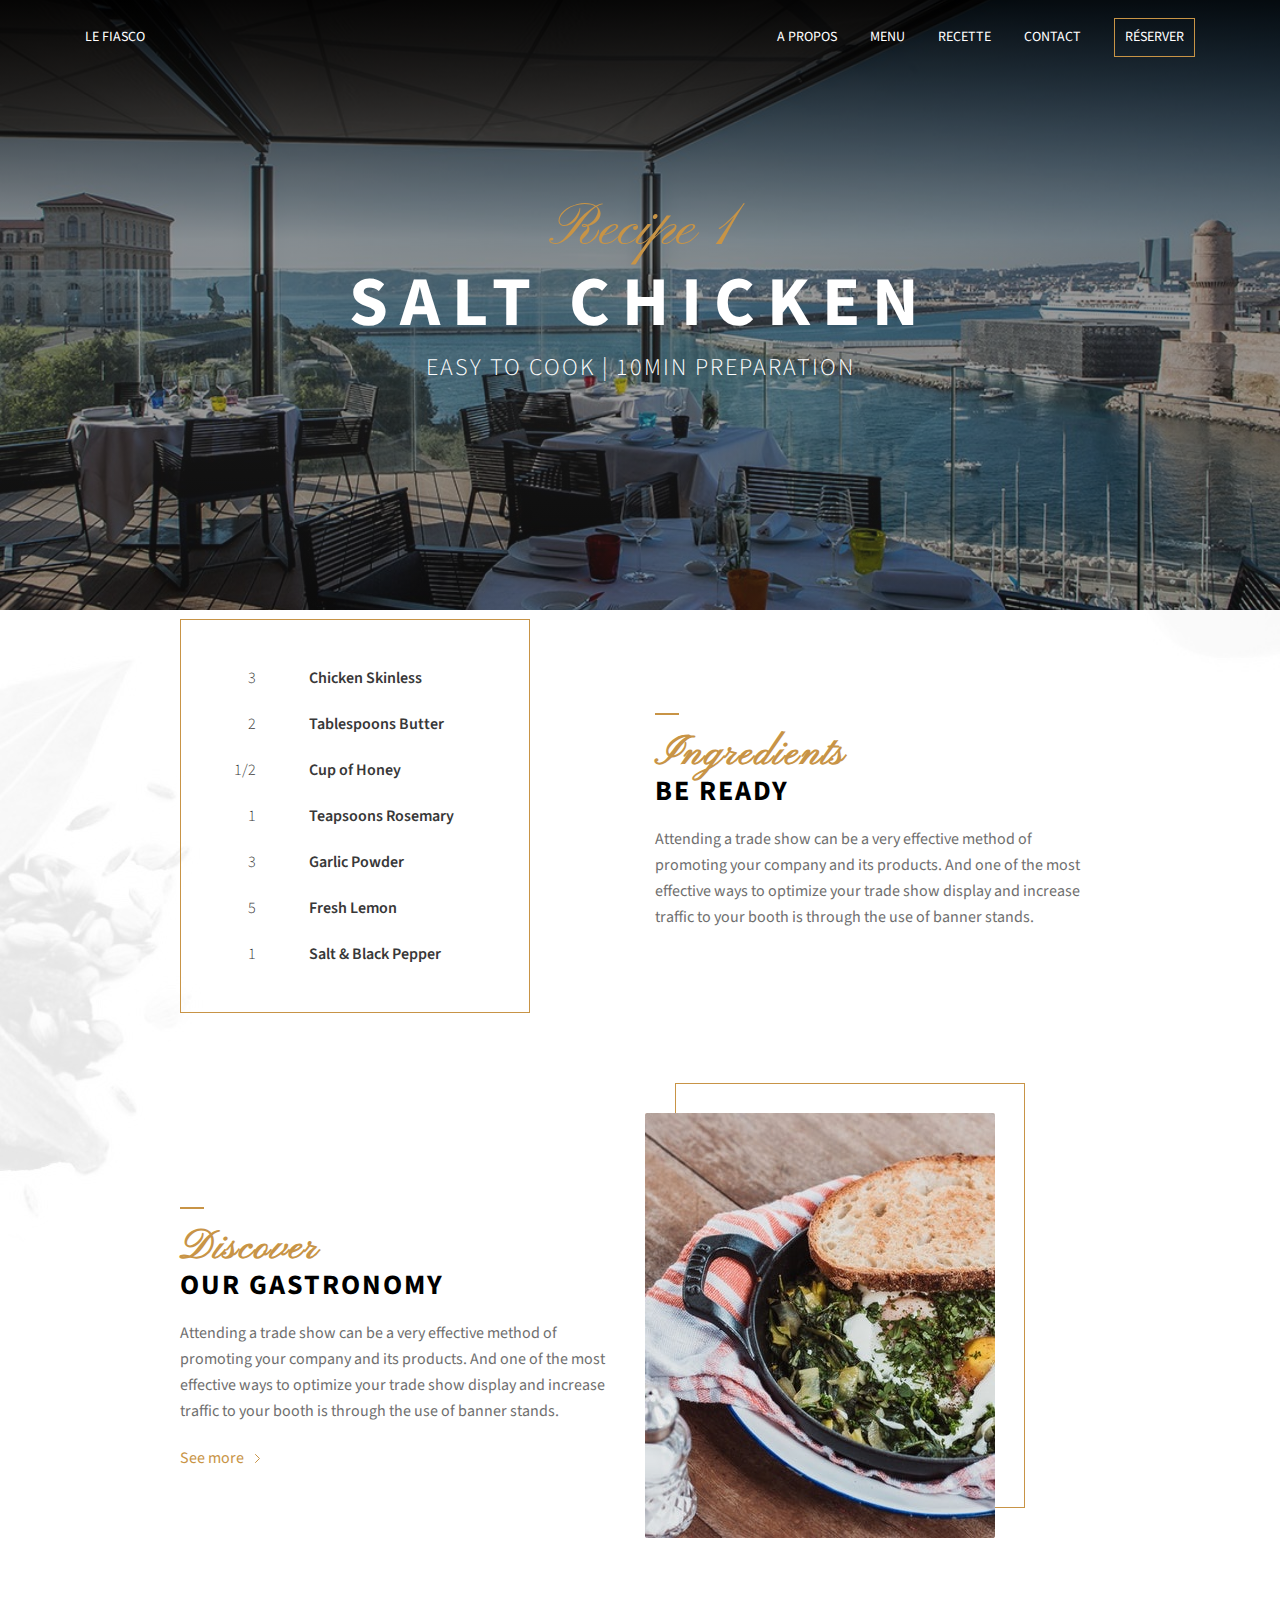
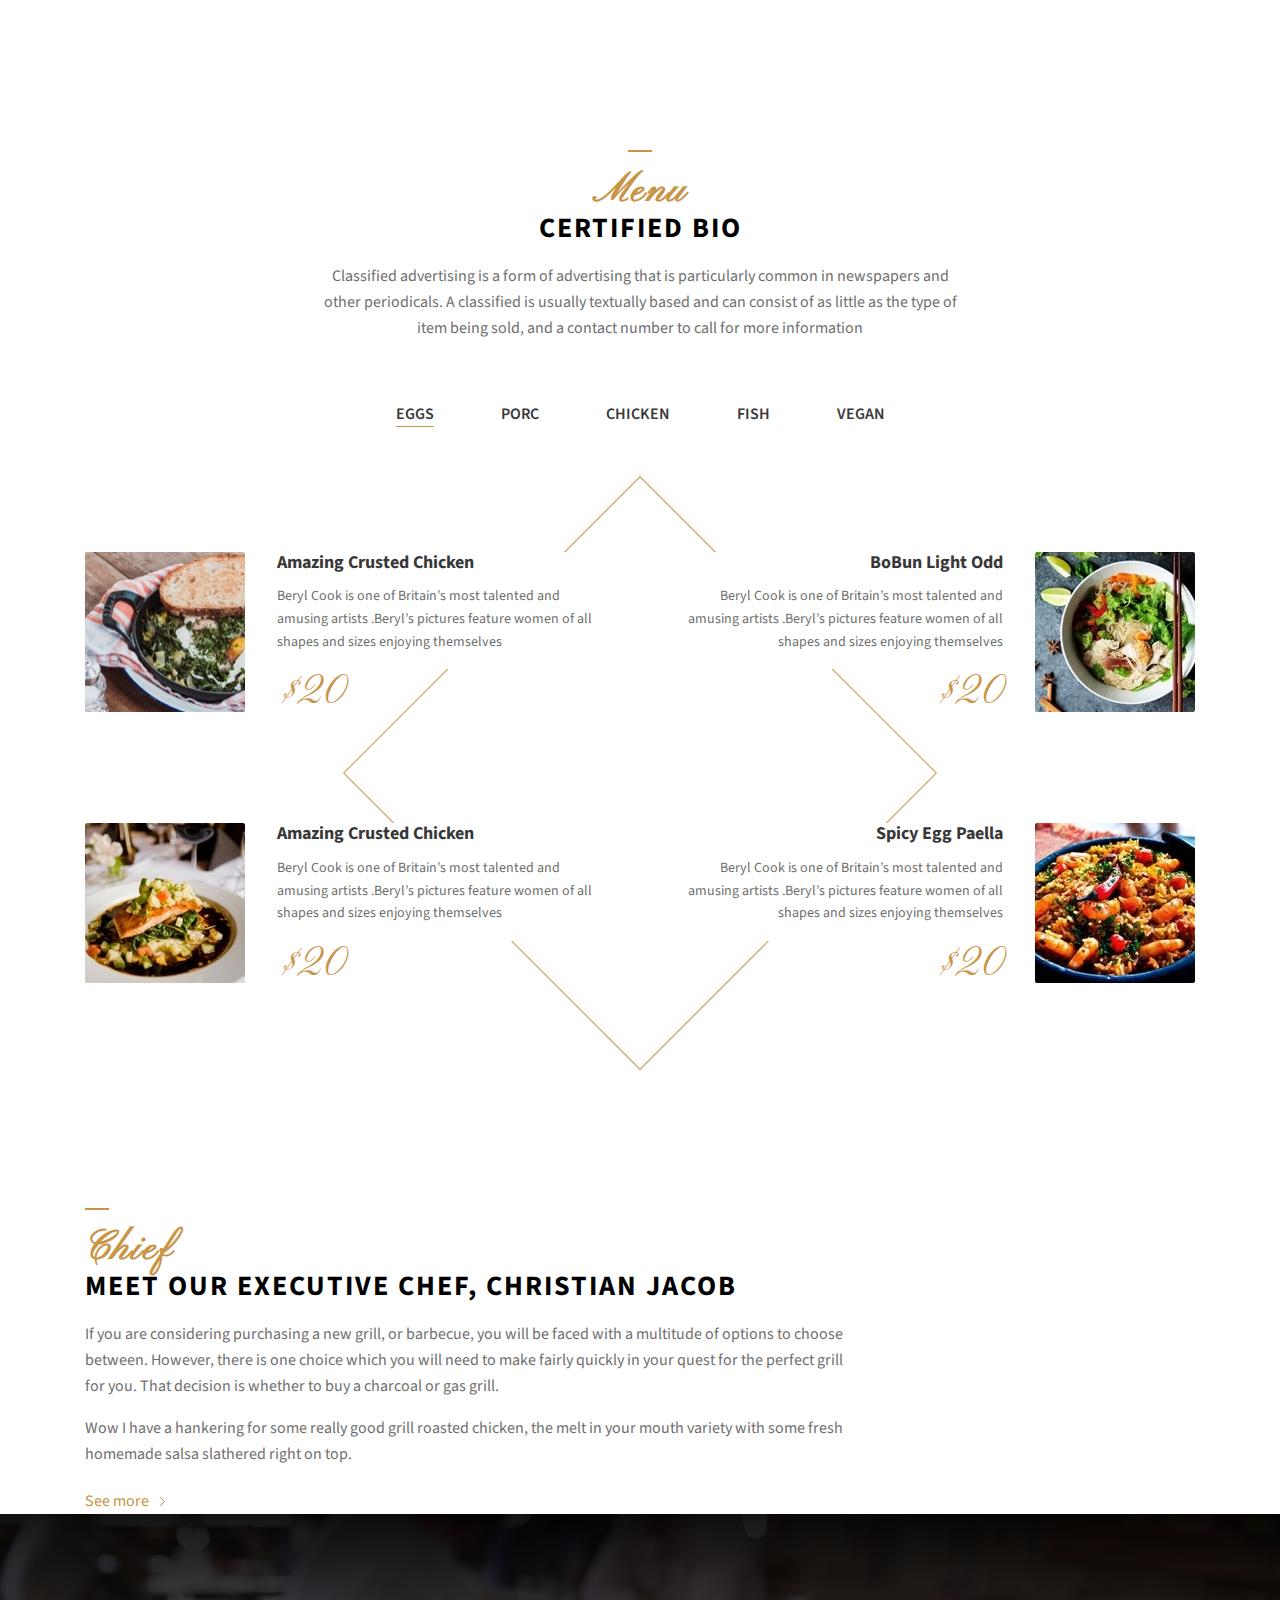
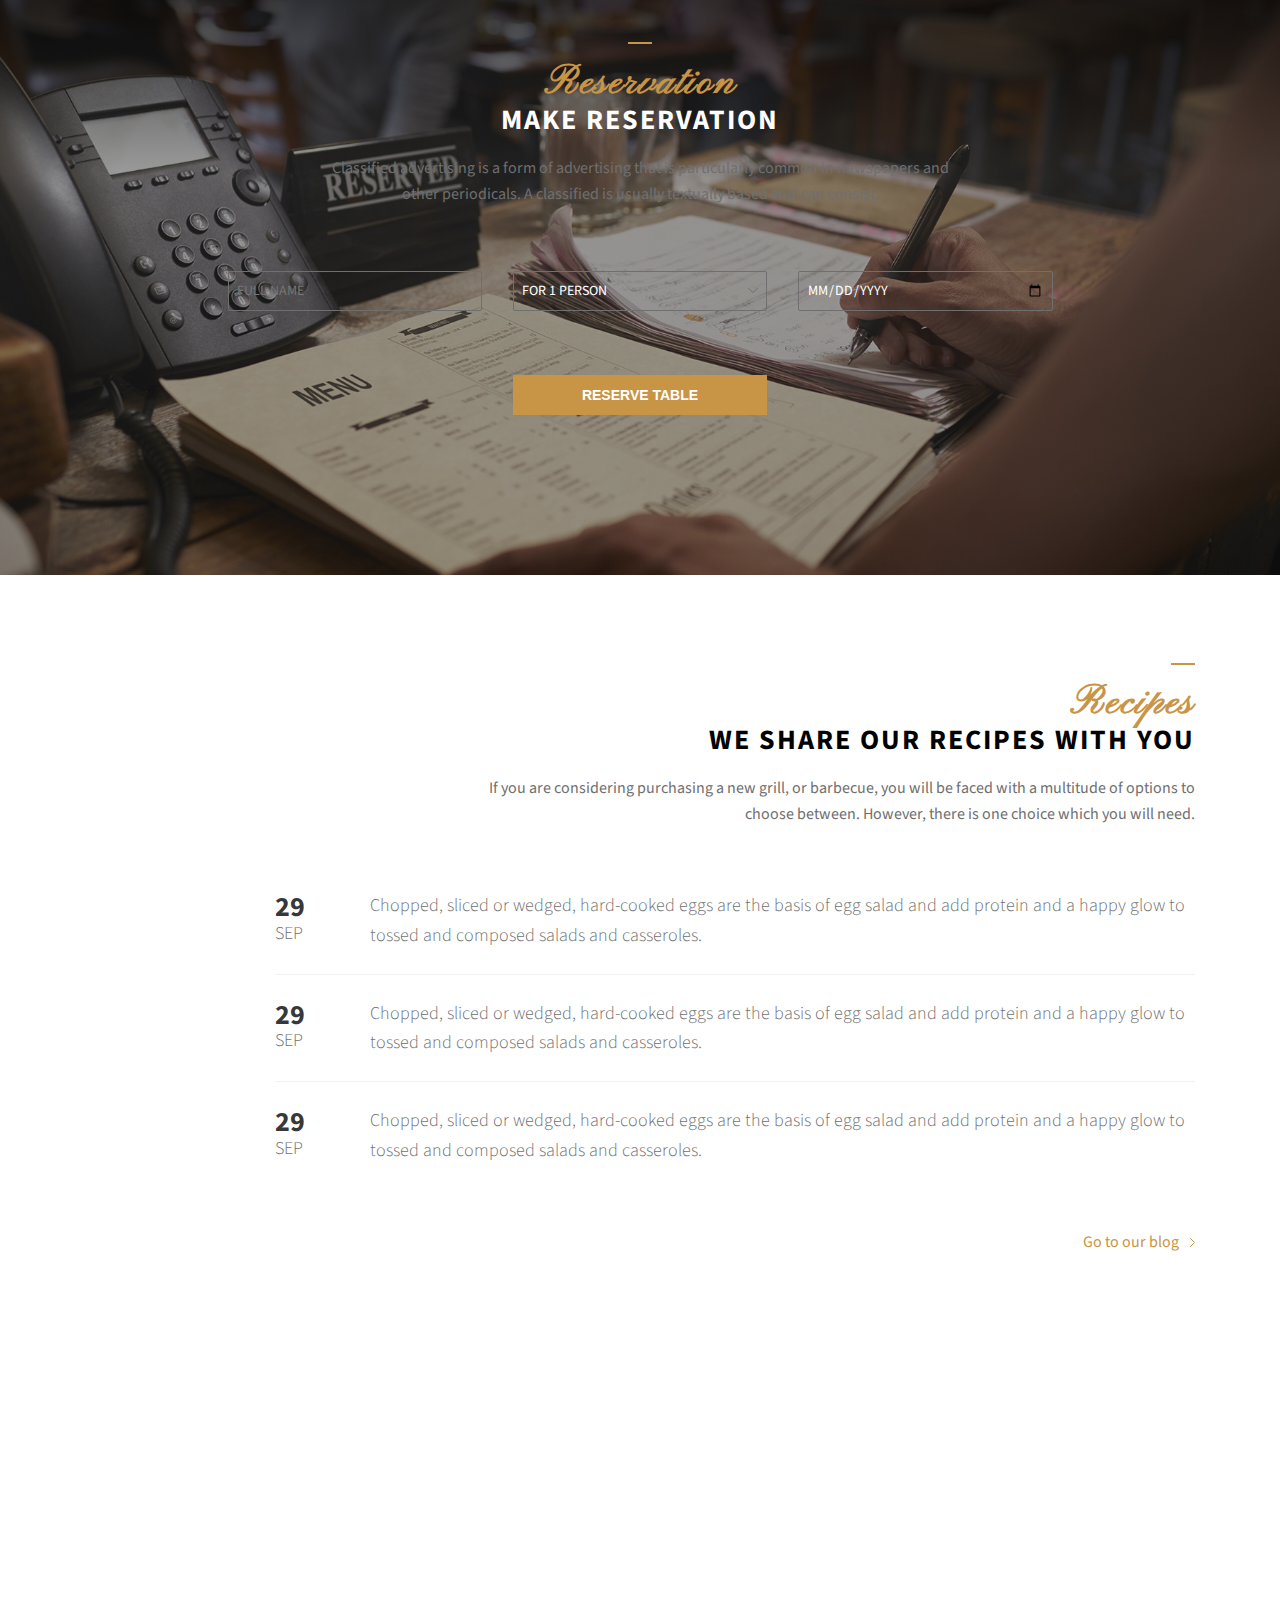
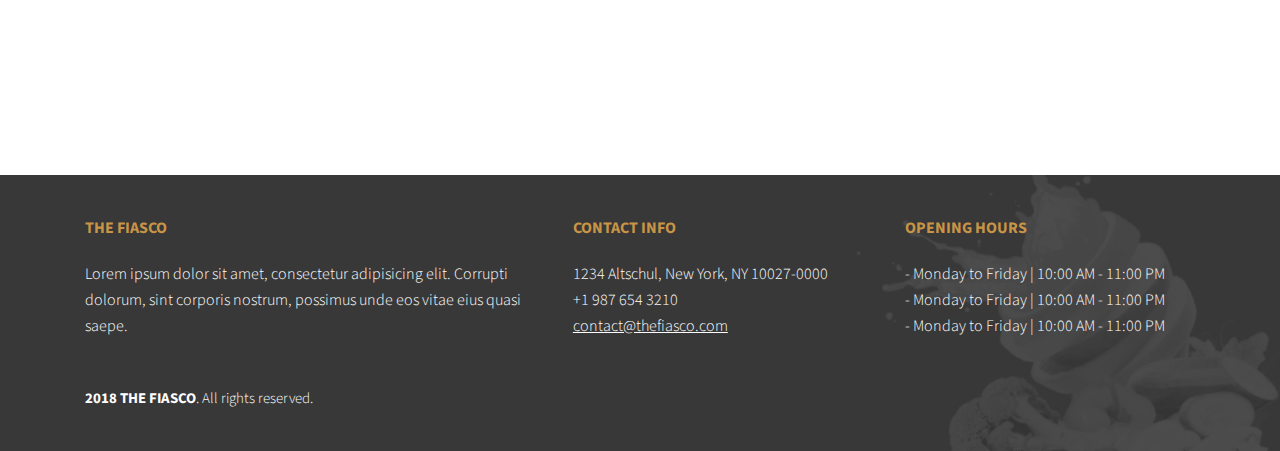
==== recipe1.html @ 84fc97b4 "BigCommit" ====
<!DOCTYPE html>
<html lang="en">
<head>
    <meta charset="UTF-8">
    <meta name="viewport" content="width=device-width, initial-scale=1.0">
    <meta http-equiv="X-UA-Compatible" content="ie=edge">
    <title>Recette 1</title>
    <link href="https://fonts.googleapis.com/css?family=Pinyon+Script|Source+Sans+Pro:300,400,600,700" rel="stylesheet">
    <link rel="stylesheet" href="screen.css"> 
</head>
<body>
    <header class="header">
        <div class="topbar">
            <div class="logo">
                <a href="/index.html">Le Fiasco</a>
            </div>
            <nav class="menu">
                <a href="/about.html" class="menu-item">A propos</a>
                <a href="/menu.html" class="menu-item">Menu</a>
                <a href="/recipes.html" class="menu-item">Recette</a>
                <a href="/contact.html" class="menu-item">Contact</a>
                <a href="/reserver.html" class="menu-item menu-button">Réserver</a>
            </nav>
        </div>
        <div class="baseline">
            <span class="baseline-welcome">Recipe 1</span> 
            <strong class="baseline-name">SALT CHICKEN</strong> 
            <span class="baseline-slogan">EASY TO COOK | 10MIN PREPARATION</span>
        </div>
    </header>
    <section class="home-section">
        <div class="container-small">
            <div class="block block-left">
                <div class="block-ingredients">
                    <ul>
                       <li><span>3</span> Chicken Skinless</li>
                       <li><span>2</span> Tablespoons Butter</li>
                       <li><span>1/2</span> Cup of Honey</li>
                       <li><span>1</span> Teapsoons Rosemary</li>
                       <li><span>3</span> Garlic Powder</li>
                       <li><span>5</span> Fresh Lemon</li>
                       <li><span>1</span> Salt & Black Pepper</li>
                    </ul>
                </div>
                <div class="block-body">
                    <h2 class="title"><span>Ingredients</span> be ready</h2>
                    <p>
                        Attending a trade show can be a very effective method of promoting your company and its products. And one of the most effective ways to optimize your trade show display and increase traffic to your booth is through the use of banner stands.                     </p>
                </div>
            </div>
            <div class="block block-right">
                <div class="block block-right">
                    <div class="block-img">
                        <img src="img/crusted-chicken.jpg" alt="">
                    </div>
                    <div class="block-body">
                        <h2 class="title"><span>Discover</span> our gastronomy</h2>
                        <p>
                            Attending a trade show can be a very effective method of promoting your company and its products. And one of the most effective ways to optimize your trade show display and increase traffic to your booth is through the use of banner stands. 
                        </p>
                        <div class="more">
                            <a href="recipe.html">See more</a>
                        </div>
                    </div>
                </div>
            </div>
            <div class="block block-centered block-last">
                <div class="block-body">
                    <h2 class="title"><span>Menu</span> certified bio</h2>
                    <p>
                        Classified advertising is a form of advertising that is particularly common in newspapers and other periodicals. A classified is usually textually based and can consist of as little as the type of item being sold, and a contact number to call for more information                    
                    </p>
                </div>
            </div>
            <nav class="ingredients-menu">
                <a href="#" class="active">Eggs</a>
                <a href="#">Porc</a>
                <a href="#">Chicken</a>
                <a href="#">Fish</a>
                <a href="#">Vegan</a>
            </nav>
        </div>
        <div class="container">
            <div class="menu-summary" id="menu">
                <div class="menu-summary-item">
                    <img src="img/crusted-chicken-square.jpg" alt="" class="menu-summary-img">
                    <h3 class="menu-summary-title">Amazing Crusted Chicken</h3>
                    <p>Beryl Cook is one of Britain’s most talented and amusing artists .Beryl’s pictures feature women of all shapes and sizes enjoying themselves </p>
                    <div class="menu-summary-price">$20</div>
                </div>
                <div class="menu-summary-item">
                    <img src="img/bobun-light-square.jpg" alt="" class="menu-summary-img">
                    <h3 class="menu-summary-title">BoBun Light Odd</h3>
                    <p>Beryl Cook is one of Britain’s most talented and amusing artists .Beryl’s pictures feature women of all shapes and sizes enjoying themselves </p>
                    <div class="menu-summary-price">$20</div>
                </div>
                <div class="menu-summary-item">
                    <img src="img/poisson-square.jpg" alt="" class="menu-summary-img">
                    <h3 class="menu-summary-title">Amazing Crusted Chicken</h3>
                    <p>Beryl Cook is one of Britain’s most talented and amusing artists .Beryl’s pictures feature women of all shapes and sizes enjoying themselves </p>
                    <div class="menu-summary-price">$20</div>
                </div>
                <div class="menu-summary-item">
                    <img src="img/paella-square.jpg" alt="" class="menu-summary-img">
                    <h3 class="menu-summary-title">Spicy Egg Paella</h3>
                    <p>Beryl Cook is one of Britain’s most talented and amusing artists .Beryl’s pictures feature women of all shapes and sizes enjoying themselves </p>
                    <div class="menu-summary-price">$20</div>
                </div>
            </div>
            <div class="block block-chief">
                <div class="block-img">
                    <img src="img/chief.jpg" alt="">
                </div>
                <div class="block-body">
                    <h2 class="title"><span>Chief</span> MEET OUR EXECUTIVE CHEF, CHRISTIAN JACOB</h2>
                    <p>
                        If you are considering purchasing a new grill, or barbecue, you will be faced with a multitude of options to choose between. However, there is one choice which you will need to make fairly quickly in your quest for the perfect grill for you. That decision is whether to buy a charcoal or gas grill.
                    </p>
                    <p>
                        Wow I have a hankering for some really good grill roasted chicken, the melt in your mouth variety with some fresh homemade salsa slathered right on top.
                    </p>
                    <div class="more">
                        <a href="recipe.html">See more</a>
                    </div>
                </div>
            </div>
        </div>
    </section>

    <section class="reservation" id="reservation">
        <div class="container">
            <div class="block block-centered block-last">
                <div class="block-body">
                    <h2 class="title"><span>Reservation</span> Make reservation</h2>
                    <p>
                        Classified advertising is a form of advertising that is particularly common in newspapers and other periodicals. A classified is usually textually based and can consist.                    
                    </p>
                    <form action="#" class="reservation-form">
                        <div class="reservation-form-row">
                            <input type="text" name="fullname" placeholder="Full name">
                            <select name="persons">
                                <option value="1">For 1 person</option>
                                <option value="2">For 2 person</option>
                                <option value="3">For 3 person</option>
                                <option value="4">For 4 person</option>
                            </select>
                            <input type="date" name="date">
                        </div>
                        <button class="button">Reserve Table</button>
                    </form>
                </div>
            </div>
        </div>
    </section>

    <section class="recipes" id="recipes">
        <div class="container">
            <h2 class="title">
                <span>Recipes</span>
                WE SHARE OUR RECIPES WITH YOU
            </h2>
            <p>
                    If you are considering purchasing a new grill, or barbecue, you will be faced with a multitude of options to choose between. However, there is one choice which you will need.
            </p>
            <div class="recipes-list">
                <div class="recipes-list-item">
                    <div class="recipes-date">
                        <strong>29</strong> SEP
                    </div>
                    <p>
                        <a href="recipe1.html">
                            Chopped, sliced or wedged, hard-cooked eggs are the basis of egg salad and add protein and a happy glow to tossed and composed salads and casseroles.
                        </a>
                    </p>
                </div>
                <div class="recipes-list-item">
                    <div class="recipes-date">
                        <strong>29</strong> SEP
                    </div>
                    <p>
                            Chopped, sliced or wedged, hard-cooked eggs are the basis of egg salad and add protein and a happy glow to tossed and composed salads and casseroles.
                    </p>
                </div>
                <div class="recipes-list-item">
                    <div class="recipes-date">
                        <strong>29</strong> SEP
                    </div>
                    <p>
                            Chopped, sliced or wedged, hard-cooked eggs are the basis of egg salad and add protein and a happy glow to tossed and composed salads and casseroles.
                    </p>
                </div>
            </div>
            <div class="more">
                <a href="#">Go to our blog</a>
            </div>
        </div>
    </section>
    <div class="map" id="map"></div>

    <footer class="footer" id="footer">
        <div class="container">
            <div class="footer-columns">
                <div class="footer-column">
                    <div class="footer-title">The fiasco</div>
                    <p>
                            Lorem ipsum dolor sit amet, consectetur adipisicing elit. Corrupti dolorum, sint corporis nostrum, possimus unde eos vitae eius quasi saepe.
                    </p> 
                </div>
                <div class="footer-column">
                    <div class="footer-title">Contact info</div>
                    <p>
                        1234 Altschul, New York, NY 10027-0000<br>
                        +1 987 654 3210<br>
                        <a href="mailto:contact@thefiasco.com">contact@thefiasco.com</a>
                    </p>
                </div>
                <div class="footer-column">
                    <div class="footer-title">Opening hours</div>
                    <ul>
                        <li>Monday to Friday | 10:00 AM - 11:00 PM</li>
                        <li>Monday to Friday | 10:00 AM - 11:00 PM</li>
                        <li>Monday to Friday | 10:00 AM - 11:00 PM</li>
                    </ul>
                </div>
            </div>
            <div class="footer-credits">
                <span>2018 THE FIASCO</span>. All rights reserved.
            </div>
        </div>
    </footer>


</body>
</html>
---- screen.css ----
*, *::before, *::after {
    box-sizing: border-box;
}

html {
    font-size: 16px;
}

body {
    font-family: 'Source Sans Pro', sans-serif;
    line-height: 1.625;
    margin: 0;
    color: #6F6F6F;
}

a {
    color: inherit;
    text-decoration: none;
    transition: color .3s;
}

.grey-text{
    color:rgb(214, 212, 212)
}

img {
    max-width: 100%;
    height: auto;
}

.header {
    background: 
        linear-gradient(180deg, rgba(0, 0, 0, 0.92), rgba(54, 54, 54, 0.5) 39.24%, rgba(28, 28, 28, 0.4)), 
        url(img/vue.jpg) center center / cover no-repeat;
    color: #FFF;
}

.topbar {
    padding: 18px 20px;
    font-size: .875rem;
    text-transform: uppercase;
    text-align: center;
}

.menu-item:hover {
    color: #C89446;
}

.logo {
    margin-bottom: 15px;
}

.menu-item {
    display: inline-block;
    margin: 0 15px;
}

.baseline {
    padding: 50px 0 70px 0;
    text-align:center;
    line-height: 1;
}

.baseline-welcome {
    font-family: 'Pinyon Script', serif;
    color: #C89446;
    display: block;
    font-size: 2.2rem;
}

.baseline-name {
    display: block;
    font-size: 2.5rem;
    font-weight: 700;
    letter-spacing: 5px;
    padding-bottom: 10px;
    text-transform: uppercase;
}

.baseline-slogan {
    font-size: 1rem;
    font-weight: 300;
    display: block;
    text-transform: uppercase;
    letter-spacing: 2px;
}

.menu-button {
    border: solid 1px #C89446; 
    padding: 7px 10px;
    transition-property: color, background-color;
    margin-top: 5px;
}

.menu-button:hover {
    background: #C89446;
    color: #FFF;
}

.home-section {
    padding-top: 9px;
}

.container-small {
    margin: 0 auto;
    padding: 0 20px;
    max-width: 960px;
}

.container {
    margin: 0 auto;
    padding: 0 20px;
    max-width: 1150px;
}

.block {
    margin-bottom: 50px;
}

.title {
    font-size: 1.75rem;
    line-height: 1.1;
    letter-spacing: 2px;
    color: #000;
    font-weight: bold;
    text-transform: uppercase;
    margin: 1rem 0 0 0;
}

.title span {
    font-family: 'Pinyon Script', serif;
    color: #C89446;
    font-size: 2.5rem;
    display:block;
    text-transform: none;
}

.title::before {
    content: '';
    display: inline-block;
    width: 24px;
    height: 2px;
    background: #C89446;
    margin-bottom: .5rem;
}

.more {
    color: #C89446;
}

.more a:hover {
    text-decoration: underline;
}

.more a::after {
    content: '';
    display: inline-block;
    width: 5px;
    height: 9px;
    margin-left: .7em;
    background: url(img/arrow-right.svg) center center no-repeat;
    transition: transform .3s;
}

.more a:hover::after {
    transform: translateX(3px);
}

.block-img {
    max-width: 350px;
    margin: 0 auto;
    border: solid 1px #C89446;
}

.block-img img {
    display: block;
}

.block-img img {
    position: relative;
    z-index: 1;
}

.block-centered {
    text-align: center;
}

.block-centered .block-body {
    max-width: 640px;
    margin-left: auto;
    margin-right: auto;
}

.ingredients-menu {
    margin: 40px 0;
    font-weight: 600;
    color: #383838;
    text-align: center;
    font-weight: 600;
    text-transform: uppercase;
}

.ingredients-menu a {
    display: inline-block;
    margin: 0 5px;
    position: relative;
}

.ingredients-menu a::after {
    content: '';
    display: block;
    position: absolute;
    bottom: 5px;
    left: 0;
    right: 0;
    height: 1px;
    opacity: 0;
    background: #C89446;
    transition: .3s;
}

.ingredients-menu .active::after, .ingredients-menu a:hover::after {
    bottom: 0;
    opacity: 1;
}

.menu-summary-item {
    position: relative;
    padding-left: 120px;
    margin-bottom: 30px;
}

.menu-summary-img {
    position: absolute;
    top: 0;
    left: 0;
    width: 100px;
}

.menu-summary-title {
    font-size: 1.125rem;
    color: #383838;
    font-weight: bold;
    padding-bottom: 0.75rem;
    margin-bottom: 0;
}

.menu-summary p {
    margin: 0;
    padding-bottom: 1rem;
    font-size: 0.875rem;
}

.menu-summary-price {
    font-family: 'Pinyon Script', serif;
    color: #C89446;
    font-size: 2.5rem;
    line-height: 1;
}

.reservation {
    background: 
        linear-gradient(180deg, rgba(0, 0, 0, 0.92), rgba(54, 54, 54, 0.5) 39.24%, rgba(28, 28, 28, 0.4)), 
        url(img/reservation.jpg) center center / cover no-repeat;
    color: rgba(255, 255, 255, );
    padding: 50px 0;
}

.reservation .title {
    color: #FFF;
}

.reservation input, .reservation select {
    padding: 0 0.5rem;
    width: 100%;
    margin-bottom: 15px;
    border: solid 1px #6F6F6F;
    background: transparent;
    text-transform: uppercase;
    height: 40px;
    font-size: 0.875rem;
    color: #FFF;
    font-family: 'Source Sans Pro', serif;
    transition: background-color .3s, border-color .3s;
    -moz-appearance: none;
    -webkit-appearance: none;
    appearance: none;
    border-radius: 2px;
}

.reservation select {
    background: no-repeat right 0.5rem center url(img/select.svg);
}

.reservation input:focus, .reservation select:focus{
    background-color: rgba(255,255,255, .1);
    border-color: #C89446;
}

.reservation .button {
    width: 100%;
}

.button {
    font-weight: 600;
    font-size: 0.875rem;
    color: #FFF;
    background: #C89446;
    border: none;
    border: solid 1px transparent;
    padding: 11px 1rem;
    text-transform: uppercase;
    cursor: pointer;
    transition: .3s;
}

.button:hover {
    border: solid 1px #C89446;
    background: transparent;
}

.reservation p {
    max-width: 625px;
    margin-left: auto;
    margin-right: auto;
}

.reservation .block-centered .block-body {
    max-width: 825px;
}

select option {
    color: #000;
}

.recipes {
    padding: 50px 0;
    background: no-repeat top left / 80vw auto url(img/news-bg.jpg);
}

.recipes .more {
    display: block;
    text-align: right;
    margin-top: 60px;
}

.recipes-list {
    font-weight: 300;
    font-size: 1.125rem;
}

.recipes-list strong {
    color: #383838;
    font-weight: bold;
}

.recipes-date strong {
    font-size: 1.75rem;
    line-height: 1.2;
    display: block;
}

.recipes-list-item {
    border-bottom: solid 1px #F2F2F2;
    margin-top: 1em;
    padding-bottom: 1em;
}

.recipes-list-item:last-child {
    border-bottom: 0;
}

.recipes-list {
    max-width: 920px;
    margin-left: auto;
}

.recipes-list-item {
    display: flex;
}

.recipes-list-item p {
    margin: 0;
}

.recipes-date {
    width: 60px;
    flex: none;
    line-height: 1;
}

.map {
    width: 100%;
    height: 460px;
}

.footer {
    background: #383838 bottom right no-repeat;
    font-weight: 300;
    color: #FFF;
    padding: 40px 0;
}

.footer-title {
    color: #C89446;
    font-weight: bold;
    text-transform: uppercase; 
    margin-bottom: 1.25em; 
}

.footer-column {
    margin-bottom: 2rem;
}

.block-ingredients {
    border: solid 1px #C89446;
    padding: 35px 20px;
    font-weight: 600;
    color: #383838;
}

.block-ingredients ul {
    padding: 0;
    margin: 0;
    list-style: none;
}

.block-ingredients li {
    padding: 5px 0;
}

.block-ingredients span {
    width: 35px;
    text-align: right;
    display: inline-block;
    margin-right: 20px;
    font-weight: 300;
}

.section-overflow {
    padding: 20px 0;
}

.block-video {
    text-align: center;
    position: relative;
    background: #383838;
    display: block;
    max-width: 540px;
    margin-left: auto;
    margin-right: auto;
}

.block-video img {
    box-shadow: 0 0 30px rgba(128, 128, 128, 0.5);
    opacity: .6;
    transition: opacity .3s;
    display: block;
}

.block-video::after {
    content: '';
    background: url(img/play.png) center center no-repeat;
    position: absolute;
    width: 62px;
    height: 62px;
    top: calc(50% - 31px);
    left: calc(50% - 31px);
    transition: transform .3s;
}

.block-video:hover::after {
    transform: scale(1.2);
}

.block-video:hover img {
    opacity: .8;
}

.recipes-mosaic p {
    margin-top: 0;
    margin-bottom: 0.5rem;
}

.recipes-mosaic .more {
    margin-top: 0.5rem;
}

.pagination {
    list-style: none;
    margin: 30px 0;
    padding: 0;
    list-style: none;
    text-align: center;
}

.pagination li {
    display: inline-block;
}

.pagination a {
    border: 1px solid #C89446;
    display: inline-block;
    width: 7px;
    height: 7px;
    border-radius: 7px;
    overflow: hidden;
    text-indent: -3000px;
    transition: background-color .3s;
    margin: 0 10px;
}

.pagination a.active, .pagination a:hover {
    background: #C89446;
}

.block-ingredients {
    border: solid 1px #C89446;
    padding: 35px 20px;
}

.block-ingredients ul {
    padding: 0;
    margin: 0;
    list-style: none;
}

.block-ingredients span {
    width: 35px;
    text-align: right;
    display: inline-block;
    margin-right: 50px;
}

/*
body {
    background: 
        linear-gradient(to top, rgba(255, 255, 255, 0.6), rgba(255, 255, 255, 0.6)),
        url(screenshot.png) top center no-repeat;
}
*/

@media only screen and (min-width: 600px) {
    html {
        font-size: 16px;
    }
    .logo {
        margin-bottom: 0;
    }
    .topbar {
        display: flex;
        align-items: center;
        justify-content: space-between;
        max-width: 1150px;
        margin: 0 auto;
    }
    .baseline {
        padding: 125px 0 230px;
    }
    .baseline-slogan {
        font-size: 1.5rem;
    }
    .baseline-name {
        font-size: 4.375rem;
        letter-spacing: 12px;
        padding-top: 8px;
        padding-bottom: 18px;
    }
    .baseline-welcome {
        font-size: 3.75rem;
    }
    .menu-button {
        margin-top: 0;
        margin-right: 0;
    }
}

@media only screen and (min-width: 800px) {
    .block {
        margin-bottom: 100px;
    }

    .block-last {
        margin-bottom: 60px;
    }

    .block-left, .block-right {
        display: flex;
        justify-content: space-between;
        align-items: center;
    }

    .block-img {
        border: none;
        position: relative;
    }

    .block-left .block-body, .block-right .block-body {
        width: 445px;
        flex: none;
    }

    .block-img::before {
        content: '';
        display: block;
        border: solid 1px #C89446;
        position: absolute;
        top: -30px;
        left: -30px; 
        width: 100%;
        height: 100%;
        z-index: 0;
    }

    .block-right .block-img::before {
        left: auto;
        right: -30px;
    }

    .block-left .block-img {
        margin-left: 30px;
    }

    .block-right .block-img {
        margin-right: 30px;
    }

    .block-left .block-body {
        margin-left: 20px;
    }

    .block-right .block-body {
        margin-right: 20px;
        order: -1;
    }

    .title {
        margin-bottom: 1.2rem;
    }

    .title::before {
        margin-bottom: 10px;
    }

    .more {
        display: block;
        margin-top: 1.3rem;
    }

    .home-section {
        background: 
            fixed top 95px right 0px url(img/oranges.jpg) no-repeat,
            fixed top 640px left 0px url(img/spices.jpg) no-repeat;
    }

    .ingredients-menu a {
        margin: 0 32px;
    }

    .menu-summary {
        position: relative;
        padding: 85px 0;
        display: flex;
        justify-content: space-between;
        flex-wrap: wrap;
    }

    .menu-summary-item {
        padding-left: 192px;
        margin-bottom: 110px;
        width: calc(50% - 40px);
    }

    .menu-summary .menu-summary-item:nth-child(even) {
        text-align: right;
        padding-left: 0;
        padding-right:  192px;
    }

    .menu-summary .menu-summary-item:nth-child(even) .menu-summary-img {
        left: auto;
        right: 0;
    }

    .menu-summary .menu-summary-item:nth-child(even) .menu-summary-price {
        margin-left: auto;
    }

    .menu-summary-img {
        width: 160px;
    }

    .menu-summary-title {
        margin-top: 0;
        line-height: 1.2;
        background: #FFF;
    }

    .menu-summary p {
        background: #FFf;
    }

    .menu-summary-price {
        padding-top: 4px;
        width: 85px;
        background: #FFF;
    }

    .menu-summary::before {
        content:'';
        position: absolute;
        display: block;
        top: 50%;
        left: 50%;
        width: 420px;
        height: 420px;
        border: solid 1px #C89446;
        transform: translate(-50%, -260px) rotate(45deg);
    }
    
    .block-chief {
        display: flex;
        align-items: center;
        margin-bottom: 0px;
    }

    .block-chief .block-img::before {
        display: none;
    }

    .block-chief .block-img {
        flex: none;
        width: 404px;
        order: 2;
    }

    .reservation {
        padding: 100px 0;
    }

    .reservation-form-row {
        margin: 64px 0;
        display: flex;
        justify-content: space-between;
    }

    .reservation-form-row input, .reservation-form-row select {
        width: calc(33.33% - 20px);
        margin-bottom: 0;
    }

    .reservation .button {
        width: calc(33.33% - 20px);
    }

    .recipes {
        padding: 60px 0;
        background-size: 589px auto;
        background-attachment: fixed;
    }

    .recipes a:hover {
        text-decoration: underline;
    }

    .recipes a:hover {
        text-decoration: underline;
    }

    .recipes .title {
        text-align: right;
    }

    .recipes .container > p {
        text-align: right;
        max-width: 716px;
        margin-left: auto;
    }

    .recipes-date {
        width: 95px;
    }

    .recipes-list {
        margin-top: 64px;
        margin-bottom: 64px;
    }
    
    .recipes-list-item {
        margin-top: 1.5rem;
        padding-bottom: 1.5rem;
    }

    .recipes-list-item:last-child {
        padding-bottom: 0;
    }

    .footer {
        background-image: url(img/splash.png);
    }

    .footer-columns {
        display: flex;
        justify-content: space-between;
    }

    .footer-column {
        width: 290px;
        margin-right: 50px;
    }
    
    .footer-column:first-child {
        width: 450px;
    }

    .footer-column:last-child {
        margin-right: 0;
        flex: none; 
    }

    .footer a {
        text-decoration: underline;
    }

    .footer a:hover {
        color: #C89446;
    }
    
    .footer ul {
        padding-left: 0;
        list-style: none;
    }

    .footer ul li::before {
        content: '- ';
    }

    .footer-credits {
        font-size: 0.93em;
    }

    .footer-credits span {
        font-weight: bold;
    }

    .block-ingredients {
        width: 350px;
        padding: 35px 40px;
    }

    .block-ingredients span {
        width: 35px;
        margin-right: 50px;
    }

    .block-ingredients li {
        padding: 10px 0;
    }

    .section-overflow {
        padding: 0;
        margin-top: -20px;
    }

    .block-right .block-video {
        margin-left: 28px;
    }

    .recipes-mosaic {
        display: flex;
        flex-wrap: wrap;
        justify-content: space-between;
        margin-bottom: -60px;
    }
    
    .recipes-mosaic .menu-summary-item {
        width: calc(50% - 25px);
    }

    .recipes-mosaic .menu-summary-item {
        padding-left: 150px;
        margin-bottom: 60px;
        font-size: 0.875rem;
    }

    .recipes-mosaic .menu-summary-img {
        width: 125px;
    }

    .pagination {
        margin: 60px 0;
    }
}
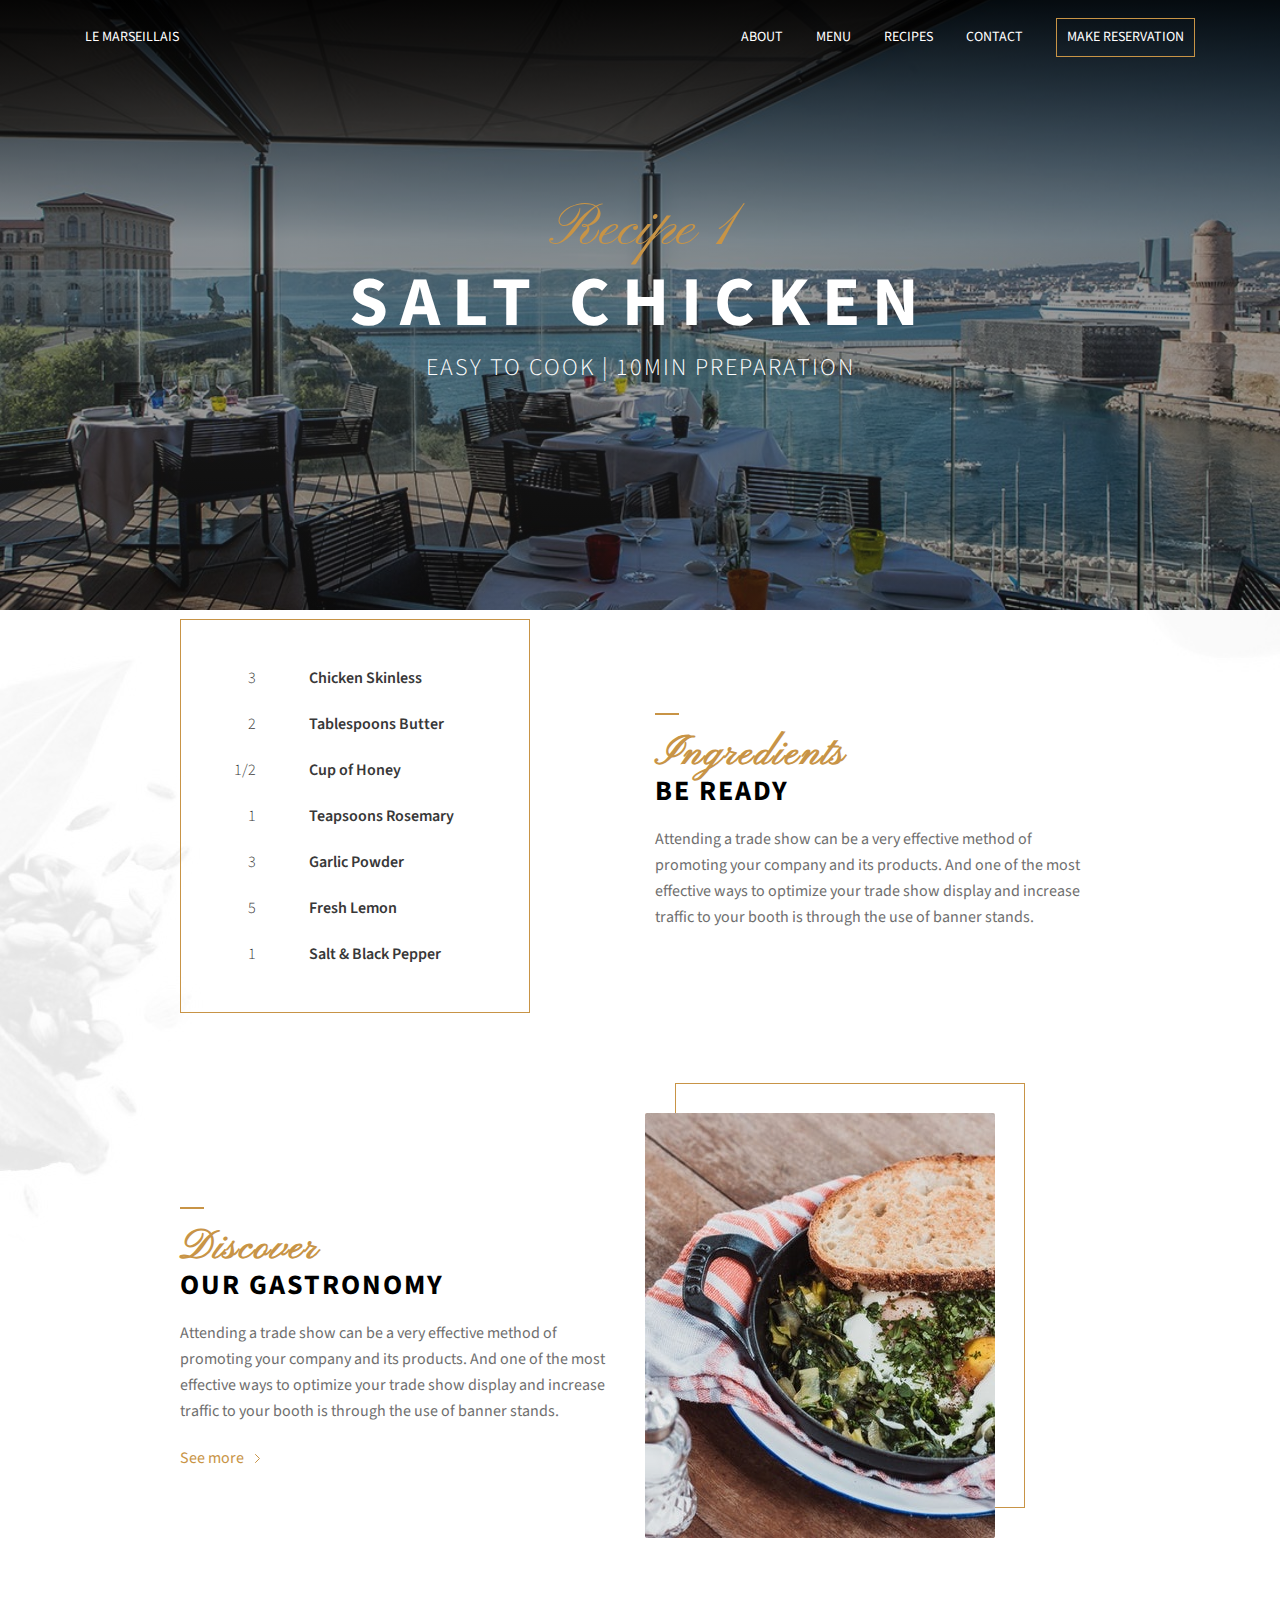
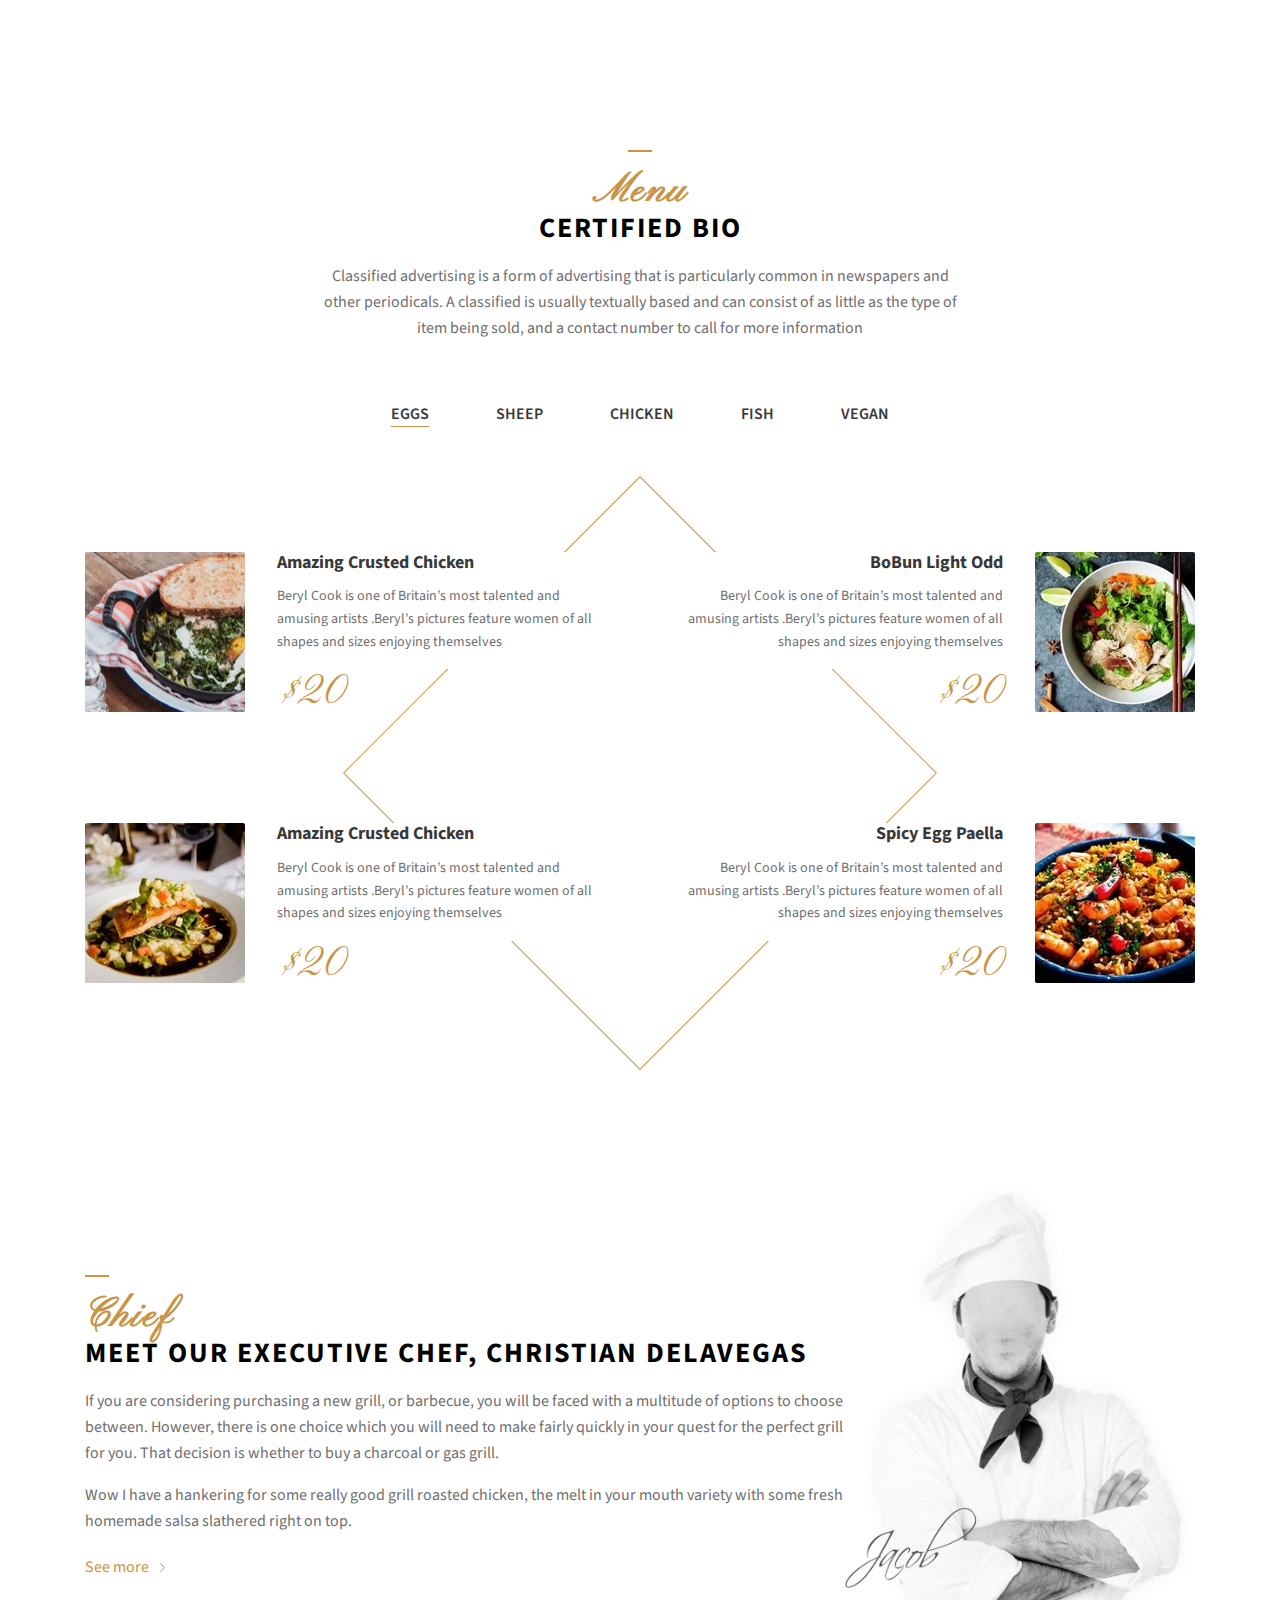
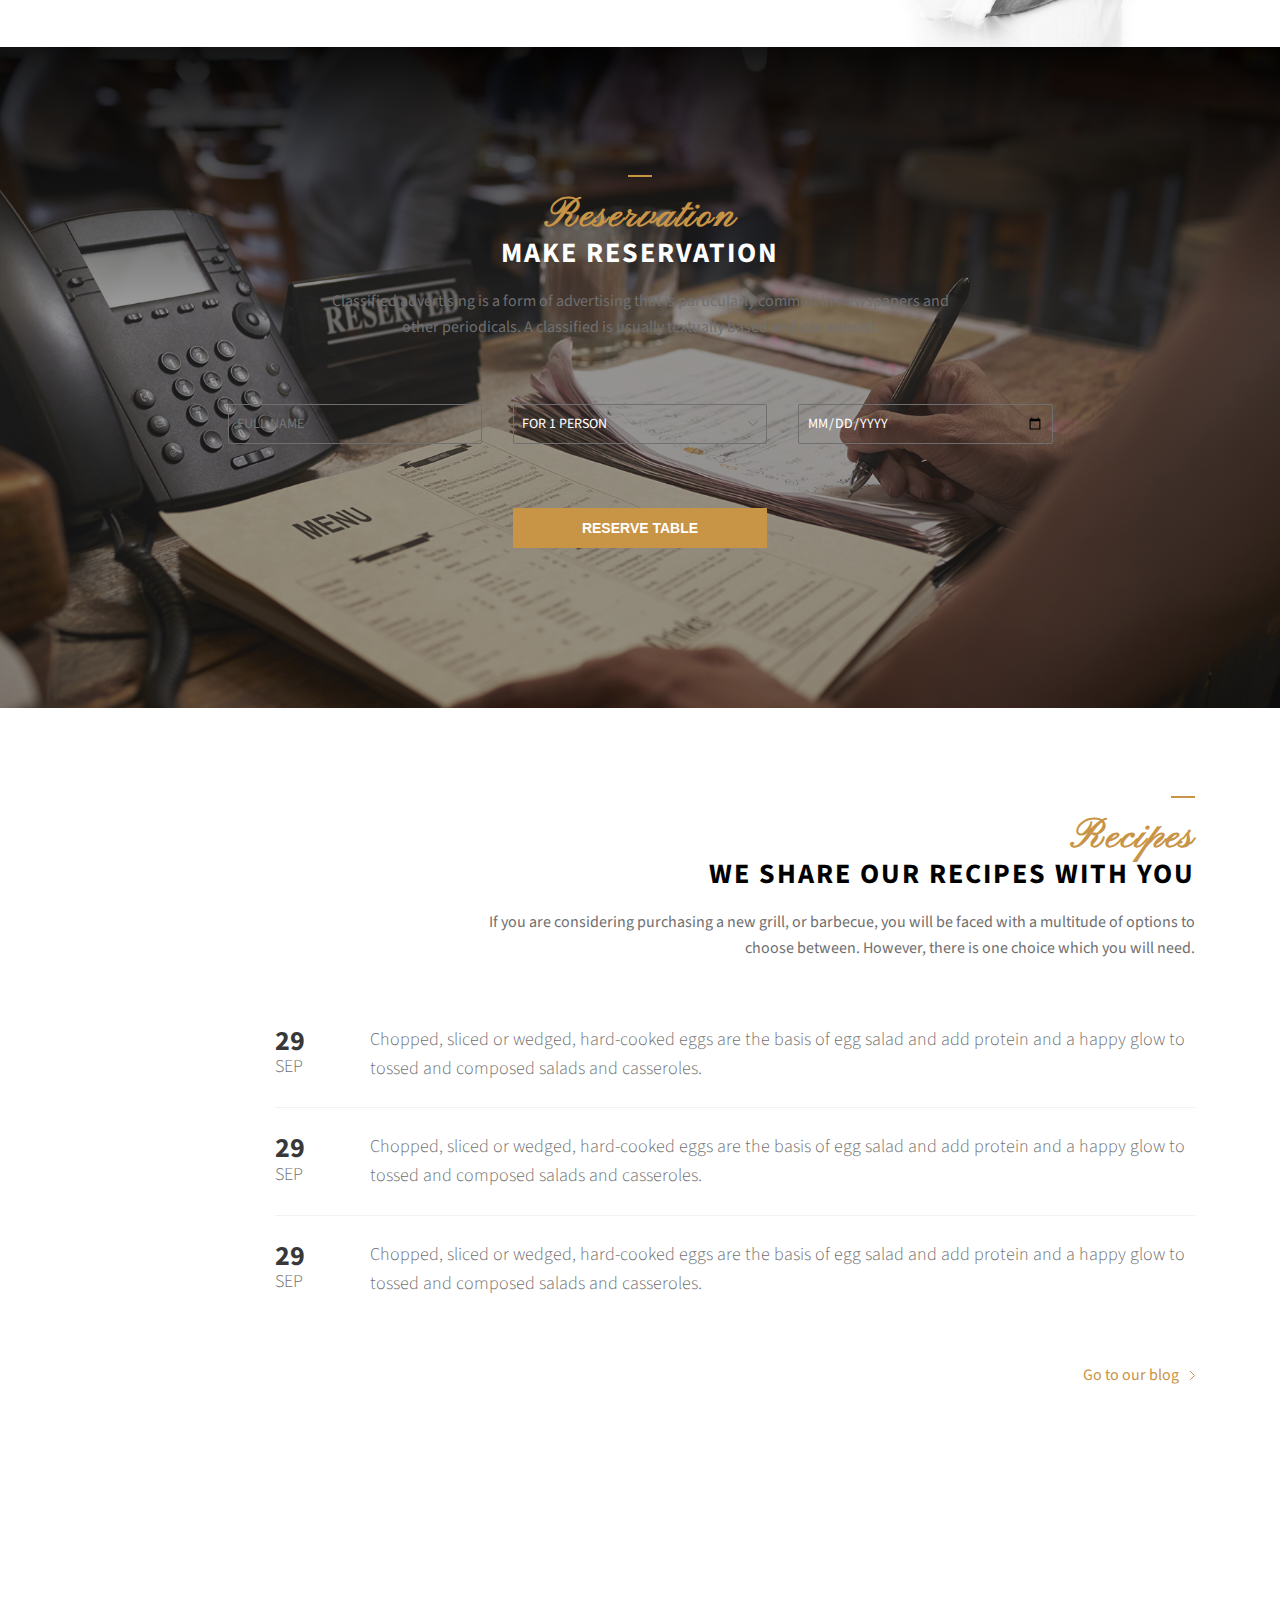
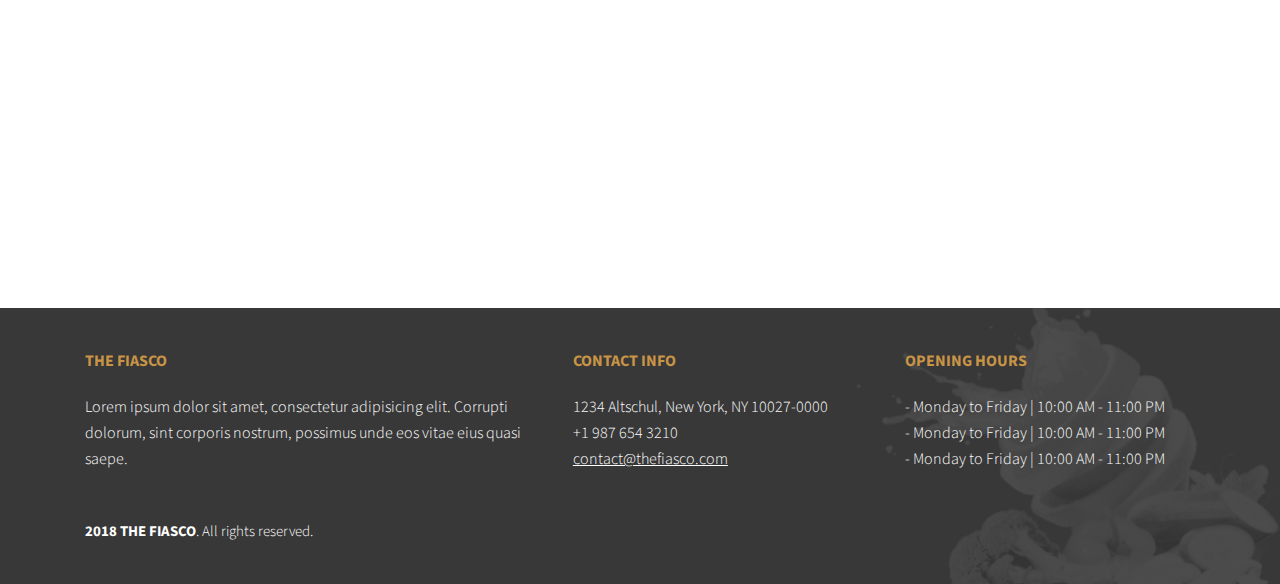
==== commit 7b66a891: "some fix2" ====
--- a/recipe1.html
+++ b/recipe1.html
@@ -12,14 +12,14 @@
     <header class="header">
         <div class="topbar">
             <div class="logo">
-                <a href="/index.html">Le Fiasco</a>
+                <a href="/index.html">Le Marseillais</a>
             </div>
             <nav class="menu">
-                <a href="/about.html" class="menu-item">A propos</a>
+                <a href="/about.html" class="menu-item">About</a>
                 <a href="/menu.html" class="menu-item">Menu</a>
-                <a href="/recipes.html" class="menu-item">Recette</a>
+                <a href="/recipes.html" class="menu-item">Recipes</a>
                 <a href="/contact.html" class="menu-item">Contact</a>
-                <a href="/reserver.html" class="menu-item menu-button">Réserver</a>
+                <a href="/reserver.html" class="menu-item menu-button">Make Reservation</a>
             </nav>
         </div>
         <div class="baseline">
@@ -74,7 +74,7 @@
             </div>
             <nav class="ingredients-menu">
                 <a href="#" class="active">Eggs</a>
-                <a href="#">Porc</a>
+                <a href="#">Sheep</a>
                 <a href="#">Chicken</a>
                 <a href="#">Fish</a>
                 <a href="#">Vegan</a>
@@ -109,10 +109,10 @@
             </div>
             <div class="block block-chief">
                 <div class="block-img">
-                    <img src="img/chief.jpg" alt="">
-                </div>
-                <div class="block-body">
-                    <h2 class="title"><span>Chief</span> MEET OUR EXECUTIVE CHEF, CHRISTIAN JACOB</h2>
+                    <img src="img/chief.png" alt="">
+                </div>
+                <div class="block-body">
+                    <h2 class="title"><span>Chief</span> MEET OUR EXECUTIVE CHEF, CHRISTIAN DELAVEGAS</h2>
                     <p>
                         If you are considering purchasing a new grill, or barbecue, you will be faced with a multitude of options to choose between. However, there is one choice which you will need to make fairly quickly in your quest for the perfect grill for you. That decision is whether to buy a charcoal or gas grill.
                     </p>
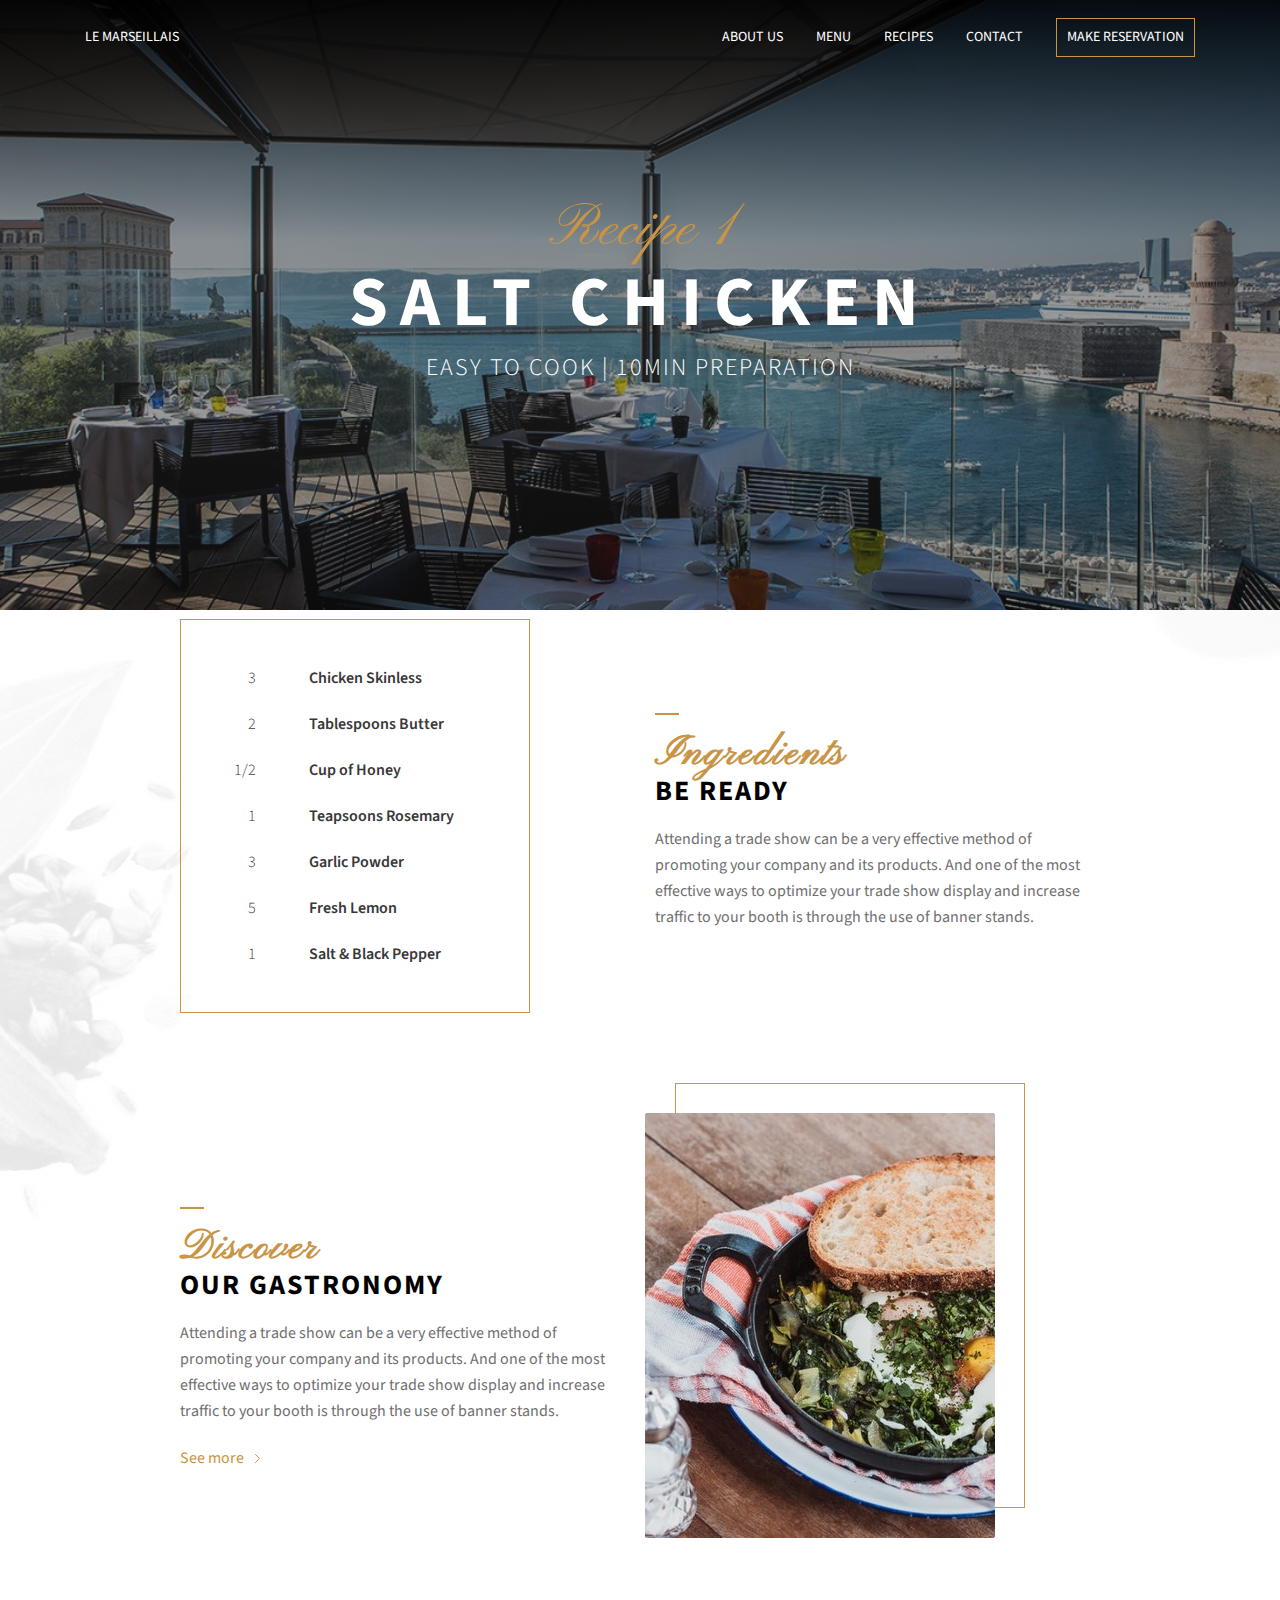
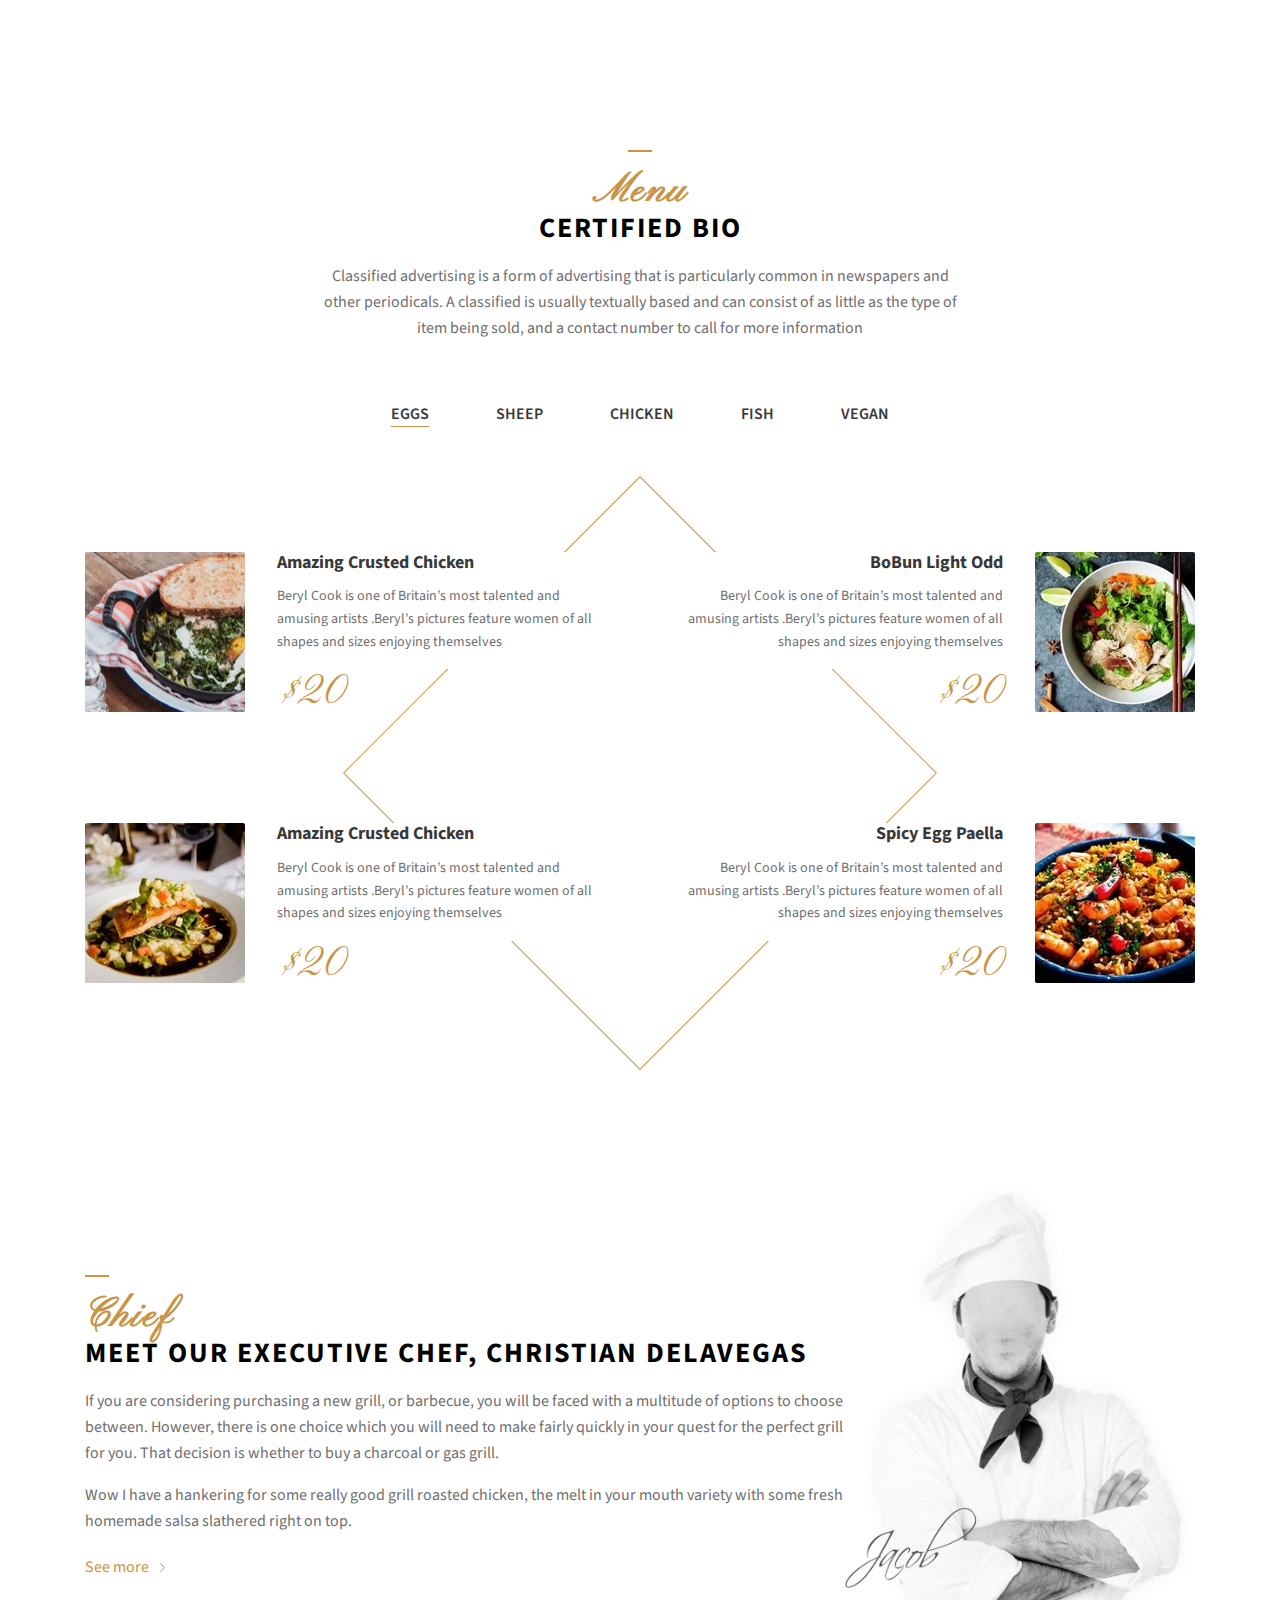
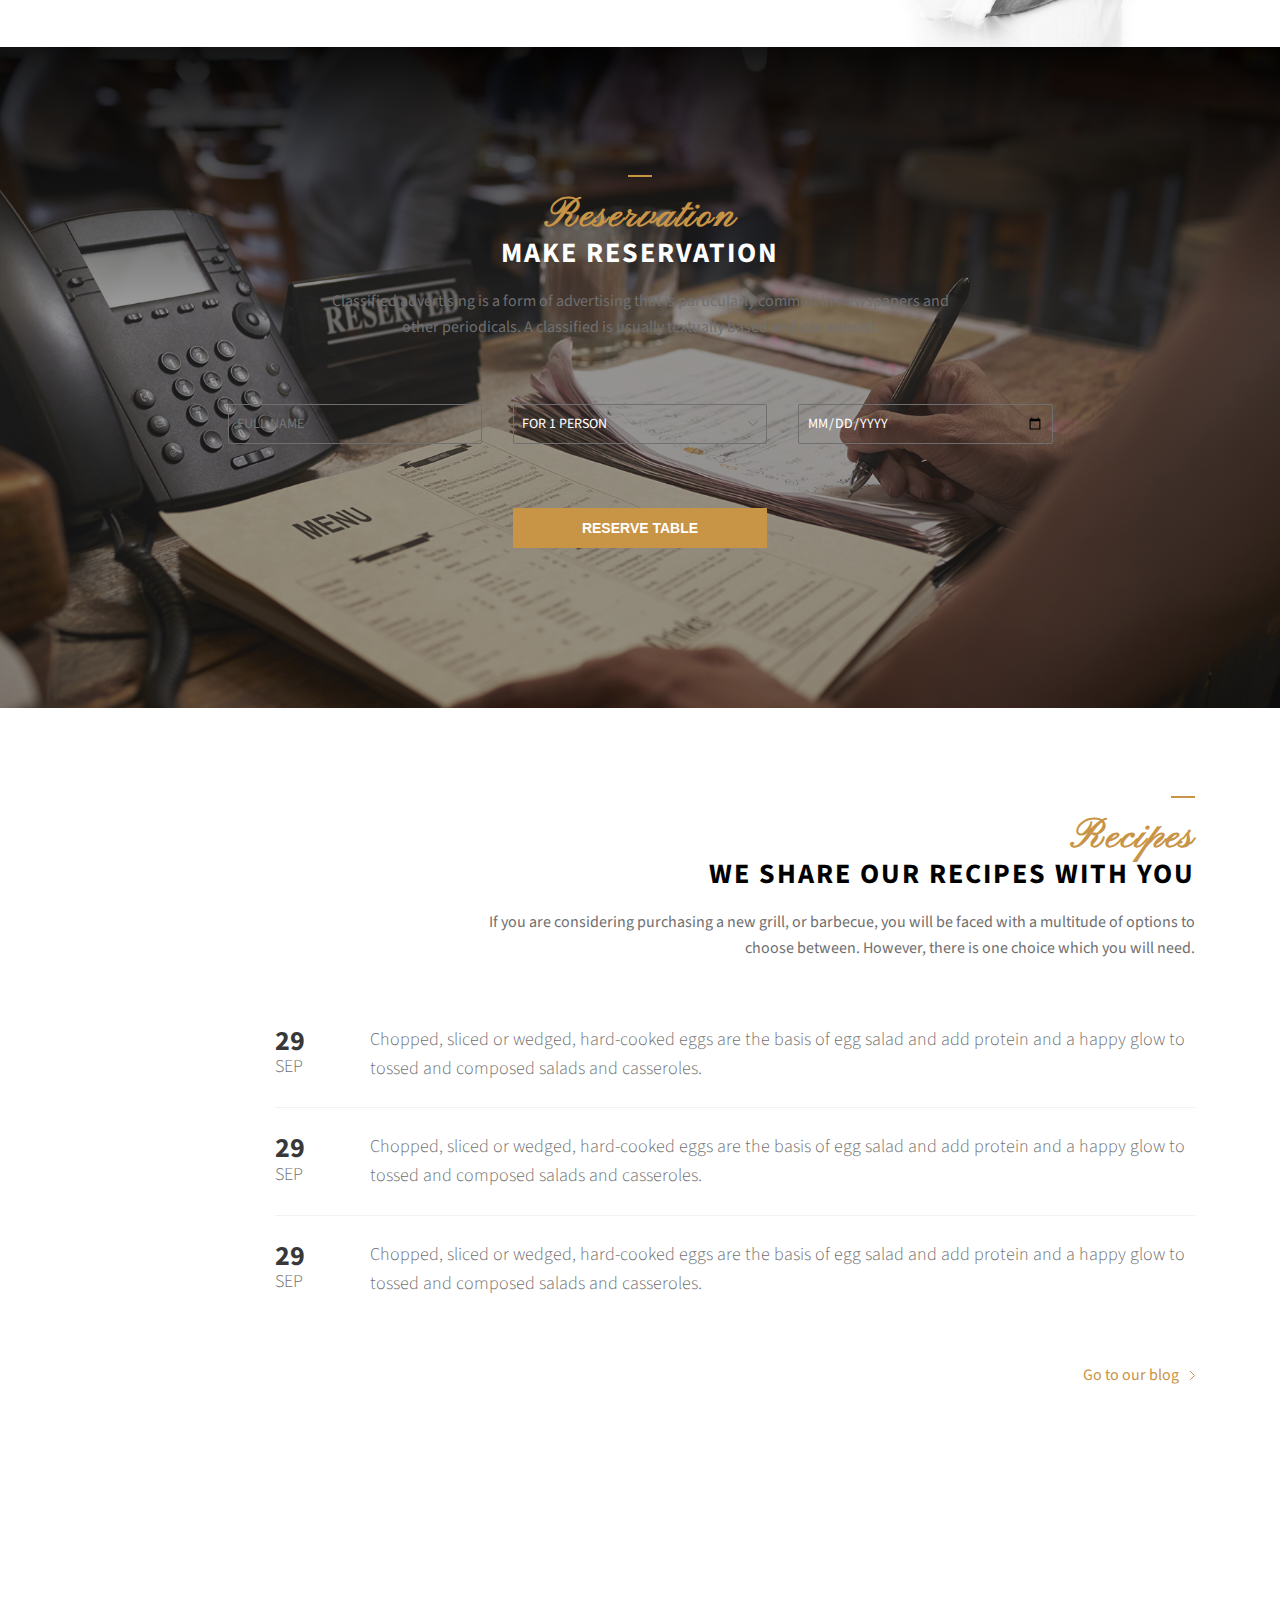
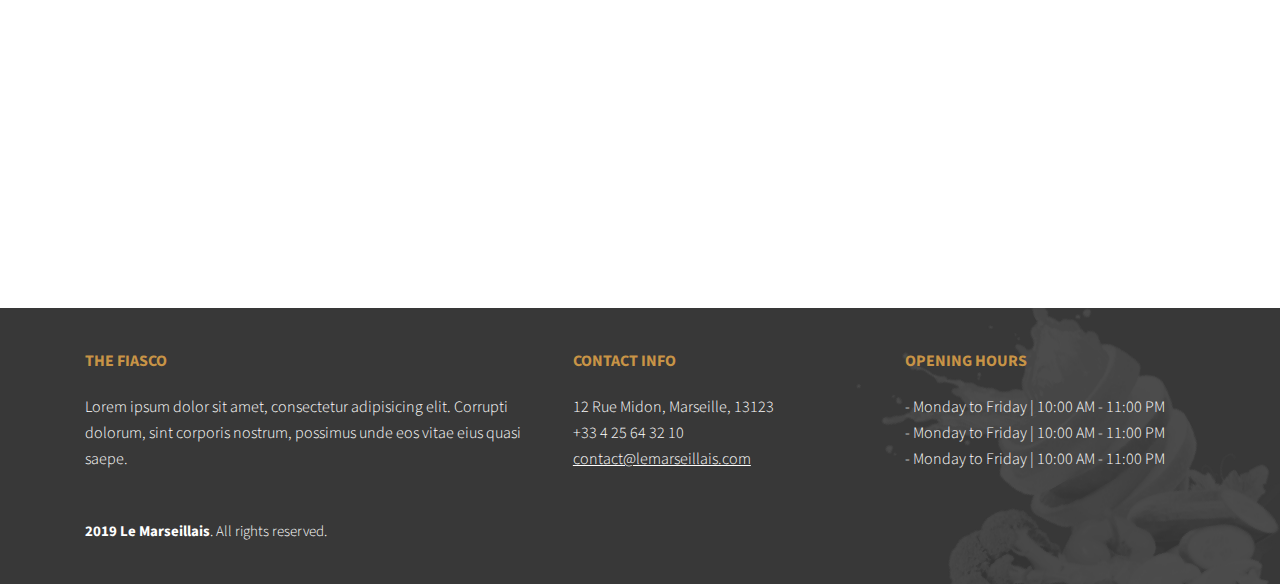
==== commit 7666d33f: "some fix10" ====
--- a/recipe1.html
+++ b/recipe1.html
@@ -12,14 +12,14 @@
     <header class="header">
         <div class="topbar">
             <div class="logo">
-                <a href="/index.html">Le Marseillais</a>
+                <a href="https://bjzarchi.github.io/Le-Marseillais/index.html">Le Marseillais</a>
             </div>
             <nav class="menu">
-                <a href="/about.html" class="menu-item">About</a>
-                <a href="/menu.html" class="menu-item">Menu</a>
-                <a href="/recipes.html" class="menu-item">Recipes</a>
-                <a href="/contact.html" class="menu-item">Contact</a>
-                <a href="/reserver.html" class="menu-item menu-button">Make Reservation</a>
+                <a href="#about" class="menu-item">About us</a>
+                <a href="#menu" class="menu-item">Menu</a>
+                <a href="#recipes" class="menu-item">Recipes</a>
+                <a href="#footer" class="menu-item">Contact</a>
+                <a href="#reservation" class="menu-item menu-button">Make Reservation</a>
             </nav>
         </div>
         <div class="baseline">
@@ -107,7 +107,7 @@
                     <div class="menu-summary-price">$20</div>
                 </div>
             </div>
-            <div class="block block-chief">
+            <div class="block block-chief" id="about">
                 <div class="block-img">
                     <img src="img/chief.png" alt="">
                 </div>
@@ -132,7 +132,7 @@
             <div class="block block-centered block-last">
                 <div class="block-body">
                     <h2 class="title"><span>Reservation</span> Make reservation</h2>
-                    <p>
+                    <p class="text-reservation">
                         Classified advertising is a form of advertising that is particularly common in newspapers and other periodicals. A classified is usually textually based and can consist.                    
                     </p>
                     <form action="#" class="reservation-form">
@@ -168,7 +168,7 @@
                         <strong>29</strong> SEP
                     </div>
                     <p>
-                        <a href="recipe1.html">
+                        <a href="https://bjzarchi.github.io/Le-Marseillais/recipe1.html">
                             Chopped, sliced or wedged, hard-cooked eggs are the basis of egg salad and add protein and a happy glow to tossed and composed salads and casseroles.
                         </a>
                     </p>
@@ -209,9 +209,9 @@
                 <div class="footer-column">
                     <div class="footer-title">Contact info</div>
                     <p>
-                        1234 Altschul, New York, NY 10027-0000<br>
-                        +1 987 654 3210<br>
-                        <a href="mailto:contact@thefiasco.com">contact@thefiasco.com</a>
+                        12 Rue Midon, Marseille, 13123<br>
+                        +33 4 25 64 32 10<br>
+                        <a href="mailto:contact@lemarseillais.com">contact@lemarseillais.com</a>
                     </p>
                 </div>
                 <div class="footer-column">
@@ -224,7 +224,7 @@
                 </div>
             </div>
             <div class="footer-credits">
-                <span>2018 THE FIASCO</span>. All rights reserved.
+                <span>2019 Le Marseillais</span>. All rights reserved.
             </div>
         </div>
     </footer>
